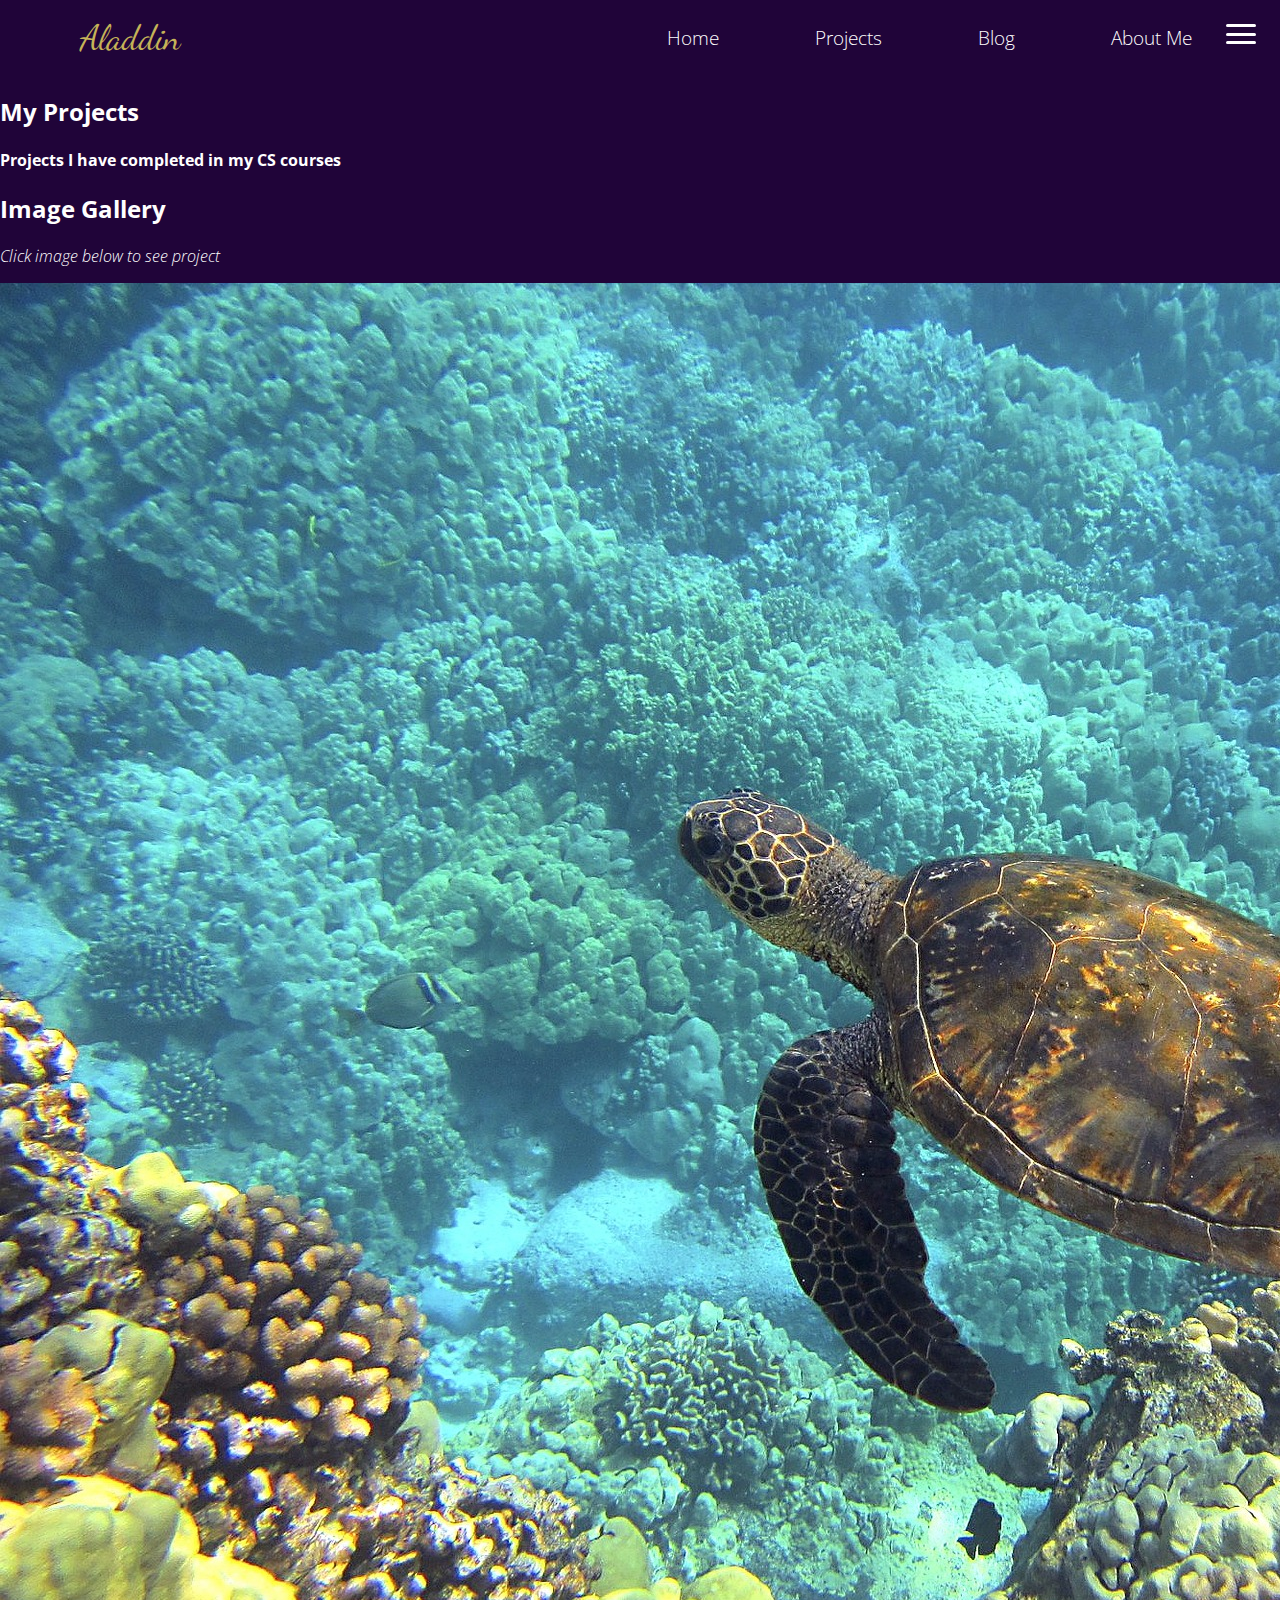
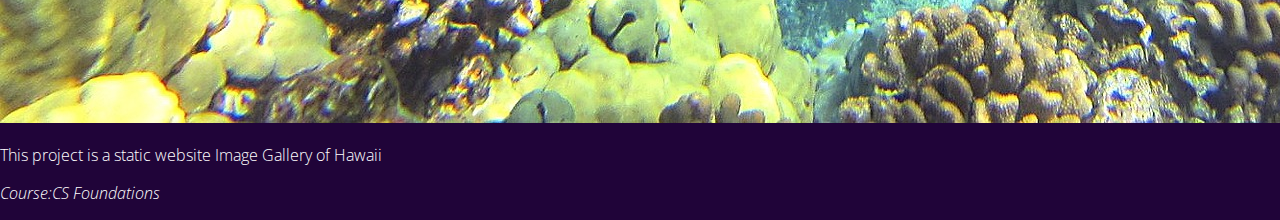
==== projects.html @ e957bfef "e" ====
<!DOCTYPE html>
<html lang="en">
<head>
    <meta charset="UTF-8">
    <meta name="viewport" content="width=device-width, initial-scale=1.0">
    <meta http-equiv="X-UA-Compatible" content="ie=edge">
    <link rel="stylesheet" href="style.css" type="text/css" />
    <link rel="stylesheet" href="nav.css" type="text/css" />
     <link rel="stylesheet" href="https://cdnjs.cloudflare.com/ajax/libs/font-awesome/6.2.0/css/all.min.css" integrity="sha512-xh6O/CkQoPOWDdYTDqeRdPCVd1SpvCA9XXcUnZS2FmJNp1coAFzvtCN9BmamE+4aHK8yyUHUSCcJHgXloTyT2A==" crossorigin="anonymous" referrerpolicy="no-referrer" />
    <title>Aladdin's Projects</title>
</head>
<body>
    
    <!-- navigation menu-->
    <nav class="navbar">
        <!-- logo -->
        <div class="logo">Aladdin</div>
        <!-- hamburger toggle -->
        <a href="#" class=toggle-button>
            <span class="bar"></span>
            <span class="bar"></span> 
            <span class="bar"></span>            
        </a>
        <!--page navigation links-->
        <div class="navbar-links">
            <ul>
                <li><a href="index.html">Home</a></li>
                <li><a href="projects.html">Projects</a></li>
                <li><a href="blog.html">Blog</a></li>
                <li><a href="aboutMe.html">About Me</a></li>
            </ul>   <!-- close ul list-->
        </div>  <!-- close navbar links class-->
    </nav>  <!-- close navbar class-->

    <!--project header-->
    <header class="projectsHeader">
        <h2>My Projects</h2>
        <h4>Projects I have completed in my CS courses</h4>
    </header>
    
    <!--project cards-->
    <section class="projectGallery">
        
        <div class="projectCard">
            <h2>Image Gallery</h2>
            <p><em>Click image below to see project</em></p>
            <a href="https://csf2223.github.io/imagegallery-DonskoyAlexander/"><img src
                ="assets/sea-turtle-547162_1920.jpg"></img></a>
            <p>This project is a static website Image Gallery of Hawaii</p>
            <p><em>Course:CS Foundations</em></p>
            <div class="projectIcons">
                <div class="Source Code">
                    <a href="#"><i class="fa-solid fa-file"></i></a>
                    <a href="https://github.com/CSF2223/studentportfolio-DonskoyAlexander"><i class="fa-brands fa-github"></i></a>
                </div>
            </div>
        </div>
        
    </section>
    
    
    <script type="text/javascript" src="script.js"></script>
</body>
</html>
---- style.css ----
/*
Color Palette
background color: #200439
primary: #512C73
secondary: #361356
tertiary: #6F4D8F
accent: #9277AC
vegasGold: #c5b358
white: #fff
black: #000  
*/
html {
    /*if we add any padding or border onto an element it does not affect the width of the
    element */
    box-sizing: border-box;
}

body {
    margin: 0;
    padding: 0;
    font-family: 'open sans', sans-serif;
    font-weight:300;
    background-color:#200439;
    color:#fff;
}

.hero {
    display: flex;
    flex-direction:column;
    justify-content:space-evenly;
    align-items: center;
}

.heroImage {
    padding:2rem;
}

.heroImage img{
    border-radius: 6rem;
    box-shadow:10px 10px #000;
    width:100%;
    height:auto;
}

.heroText {
    font-size:0.8rem;
    padding-bottom:2rem;
    text-align:center;
    letter-spacing: 5px;
}

.heroName{
    color:#c5b358;
    font-size:2.5rem;
    text-transform: uppercase;
}

.heroTextTop{
    padding:1rem;
}

.heroTextBottom{
    padding:1rem;
}

.heroButton{
    margin:2rem;
}

.button{
    background-color: #fff;
    padding:1rem;
    border:1px  solid #9277AC;
    border-radius:25px;
    font-size: .85rem;
    font-weight: 700;
    color:#200439;
    text-decoration: none;
    box-shadow: 8px 8px 4px #000;
}    

.button:hover {
    background-color: #361356;
    color:#c5b358;
    transform: scale(1.5); 
    /* 150% scale */
}

@media (min-width:800px) {
    .hero{
        flex-direction:row;
        justify-content:space-evenly;
        align-items:center;
        height:90vh;
    }
    
    .heroText {
        font-size: 1rem;
    }
    
    .heroName{
        font-size:3.5rem;
    }
    
    .button {
        font-size: 1.1rem;
    }
}
---- nav.css ----
/*
Color Palette
background color: #200439
primary: #512C73
secondary: #361356
tertiary: #6F4D8F
accent: #9277AC
vegasGold: #c5b358
white: #fff
black: #000  
*/

@import url('https://fonts.googleapis.com/css2?family=Dancing+Script:wght@400;700&display=swap');
@import url('https://fonts.googleapis.com/css2?family=Open+Sans:wght@300;400;600;700&display=swap');

.navbar {
    display: flex;
    justify-content: space-between;
    align-items: center;
    padding: 0 2.5rem;
}

.logo {
    font-size:2.2rem;
    margin:.75rem 2.5rem;
    color:#c5b358;
    font-family:'dancing script', cursive;
}

.navbar-links ul {
    margin:0;
    padding:0;
    display:flex;
}

.navbar-links li {
    list-style: none;
    padding:1rem;
    font-size:1.2rem;
}

.navbar-links li a {
    text-decoration: none;
    color:#fff;
    padding:0.5rem 2rem;
    display:block;
}

.navbar-links li:hover {
    background-color: #361356
}

.toggle-button {
    position:absolute;
    top:1.5rem;
    right:1.5rem;
    display: flex;
    flex-direction:column;
    justify-content:space-between;
    width:30px;
    height:20px;
}

.toggle-button .bar {
    height:3px;
    width:100%;
    background-color: #fff;
    border-radius: 10px
}


@media (max-width: 800px) {
    .toggle-button {
        display: flex;
    }

    .navbar-links {
        display: none;
        width:100%;
    }
    
    .navbar {
        flex-direction:column;
        align-items:flex-start;
    }
    
    .navbar-links ul {
        width:100%;
        flex-direction: column;
    }
    
    .navbar-links li {
        text-align:center;
    }
    
    .navbar-links.active {
        display:flex;
    }
}
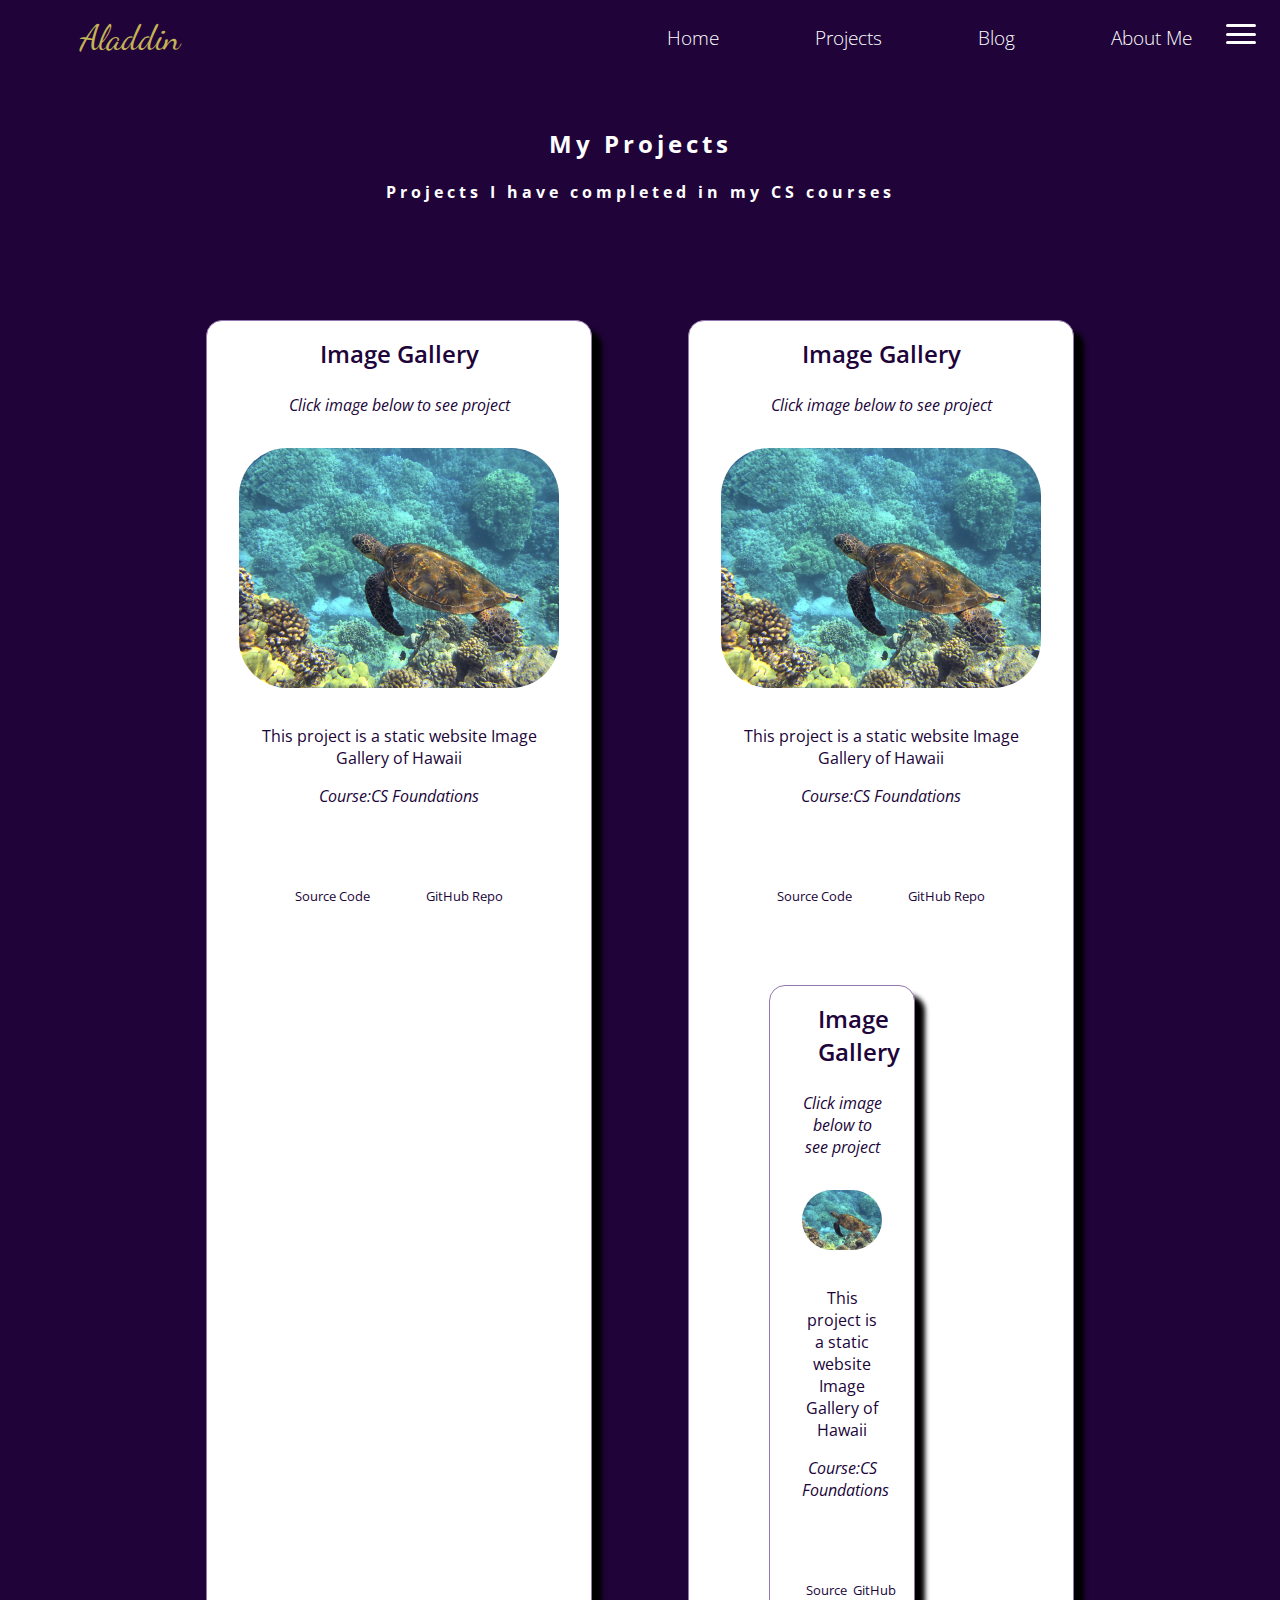
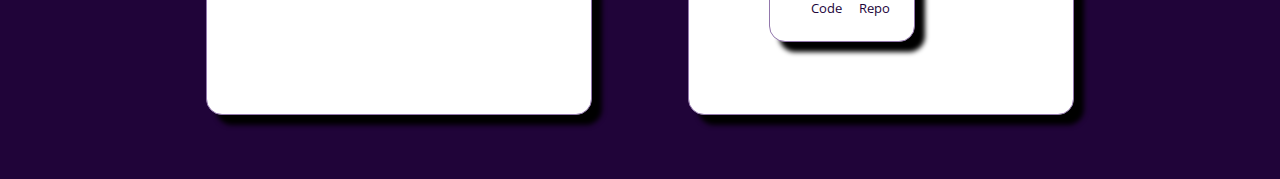
==== commit d28012ea: "4.08" ====
--- a/projects.html
+++ b/projects.html
@@ -6,7 +6,7 @@
     <meta http-equiv="X-UA-Compatible" content="ie=edge">
     <link rel="stylesheet" href="style.css" type="text/css" />
     <link rel="stylesheet" href="nav.css" type="text/css" />
-     <link rel="stylesheet" href="https://cdnjs.cloudflare.com/ajax/libs/font-awesome/6.2.0/css/all.min.css" integrity="sha512-xh6O/CkQoPOWDdYTDqeRdPCVd1SpvCA9XXcUnZS2FmJNp1coAFzvtCN9BmamE+4aHK8yyUHUSCcJHgXloTyT2A==" crossorigin="anonymous" referrerpolicy="no-referrer" />
+    <link rel="stylesheet" href="https://cdnjs.cloudflare.com/ajax/libs/font-awesome/6.2.0/css/all.min.css" integrity="sha512-xh6O/CkQoPOWDdYTDqeRdPCVd1SpvCA9XXcUnZS2FmJNp1coAFzvtCN9BmamE+4aHK8yyUHUSCcJHgXloTyT2A==" crossorigin="anonymous" referrerpolicy="no-referrer" />
     <title>Aladdin's Projects</title>
 </head>
 <body>
@@ -44,18 +44,56 @@
         <div class="projectCard">
             <h2>Image Gallery</h2>
             <p><em>Click image below to see project</em></p>
-            <a href="https://csf2223.github.io/imagegallery-DonskoyAlexander/"><img src
-                ="assets/sea-turtle-547162_1920.jpg"></img></a>
+            <a href="https://csf2223.github.io/imagegallery-DonskoyAlexander/"><img src="assets/sea-turtle-547162_1920.jpg"></img></a>
             <p>This project is a static website Image Gallery of Hawaii</p>
             <p><em>Course:CS Foundations</em></p>
             <div class="projectIcons">
-                <div class="Source Code">
-                    <a href="#"><i class="fa-solid fa-file"></i></a>
-                    <a href="https://github.com/CSF2223/studentportfolio-DonskoyAlexander"><i class="fa-brands fa-github"></i></a>
+                <div class="SourceCode">
+                    <a href="assets/Image Gallery Code.pdf"><i class="fa-solid fa-file"></i></a>
+                    <p>Source Code</p>
+                       </div>
+                       <div class="GitHubRepo">
+                    <a href="https://github.com/CSF2223/imagegallery-DonskoyAlexander"><i class="fa-brands fa-github"></i></a>
+                    <p>GitHub Repo</p>
                 </div>
-            </div>
+                </div>
+            </div> <!--close Project Card 1-->
+            <div class="projectCard">
+            <h2>Image Gallery</h2>
+            <p><em>Click image below to see project</em></p>
+            <a href="https://csf2223.github.io/imagegallery-DonskoyAlexander/"><img src="assets/sea-turtle-547162_1920.jpg"></img></a>
+            <p>This project is a static website Image Gallery of Hawaii</p>
+            <p><em>Course:CS Foundations</em></p>
+            <div class="projectIcons">
+                <div class="SourceCode">
+                    <a href="assets/Image Gallery Code.pdf"><i class="fa-solid fa-file"></i></a>
+                    <p>Source Code</p>
+                       </div>
+                       <div class="GitHubRepo">
+                    <a href="https://github.com/CSF2223/imagegallery-DonskoyAlexander"><i class="fa-brands fa-github"></i></a>
+                    <p>GitHub Repo</p>
+                </div
+            </div>    
+            </div> <!--close Project Card 2-->
+            <div class="projectCard">
+            <h2>Image Gallery</h2>
+            <p><em>Click image below to see project</em></p>
+            <a href="https://csf2223.github.io/imagegallery-DonskoyAlexander/"><img src="assets/sea-turtle-547162_1920.jpg"></img></a>
+            <p>This project is a static website Image Gallery of Hawaii</p>
+            <p><em>Course:CS Foundations</em></p>
+            <div class="projectIcons">
+                <div class="SourceCode">
+                    <a href="assets/Image Gallery Code.pdf"><i class="fa-solid fa-file"></i></a>
+                    <p>Source Code</p>
+                       </div>
+                       <div class="GitHubRepo">
+                    <a href="https://github.com/CSF2223/imagegallery-DonskoyAlexander"><i class="fa-brands fa-github"></i></a>
+                    <p>GitHub Repo</p>
+                </div>
+                
+            </div> <!--close Project Card 3-->
         </div>
-        
+        </div>
     </section>
     
     
--- a/style.css
+++ b/style.css
@@ -86,6 +86,65 @@
     /* 150% scale */
 }
 
+.projectsHeader {
+    margin:1.5rem 3rem;
+    text-align: center;
+    padding:0.5rem;
+    letter-spacing: 4px;
+}
+
+.projectCard {
+    background-color: #fff;
+    color:#200439;
+    margin:4rem 3rem;
+    padding: 0.5rem 2rem;
+    text-align:center;
+    border:1px solid #9277AC;
+    border-radius:1rem;
+    box-shadow:10px 10px 5px #000;
+}
+
+.projectCard img{
+    width:100%;
+    height:auto;
+    border-radius: 3rem;
+    margin:1rem 0;
+}
+
+.projectCard h2{
+    margin:.5rem 1rem 1.5rem 1rem;
+    font-weight:600;
+}
+
+.projectCard p{
+    font-size: 1rem;
+    font-weight: 400;
+}
+
+.projectIcons {
+    display:flex;
+    justify-content:space-evenly;
+    font-size:1.2rem;
+    margin-top:2rem;
+}
+
+.projectIcons p{
+    margin:0 0 1rem 0;
+    font-size:0.8rem;
+}
+
+.fa-github {
+    font-size:2.2rem;
+    padding:1.5rem;
+}
+
+.fa-file {
+    font-size:2.2rem;
+    padding:1.5rem;
+}
+
+
+
 @media (min-width:800px) {
     .hero{
         flex-direction:row;
@@ -105,4 +164,15 @@
     .button {
         font-size: 1.1rem;
     }
+    
+    .projectGallery {
+        display:flex;
+        flex-direction:row;
+        justify-content:center;
+        flex-wrap: wrap;
+    }
+    
+    .projectCard{
+        max-width: 25%;
+    }
 }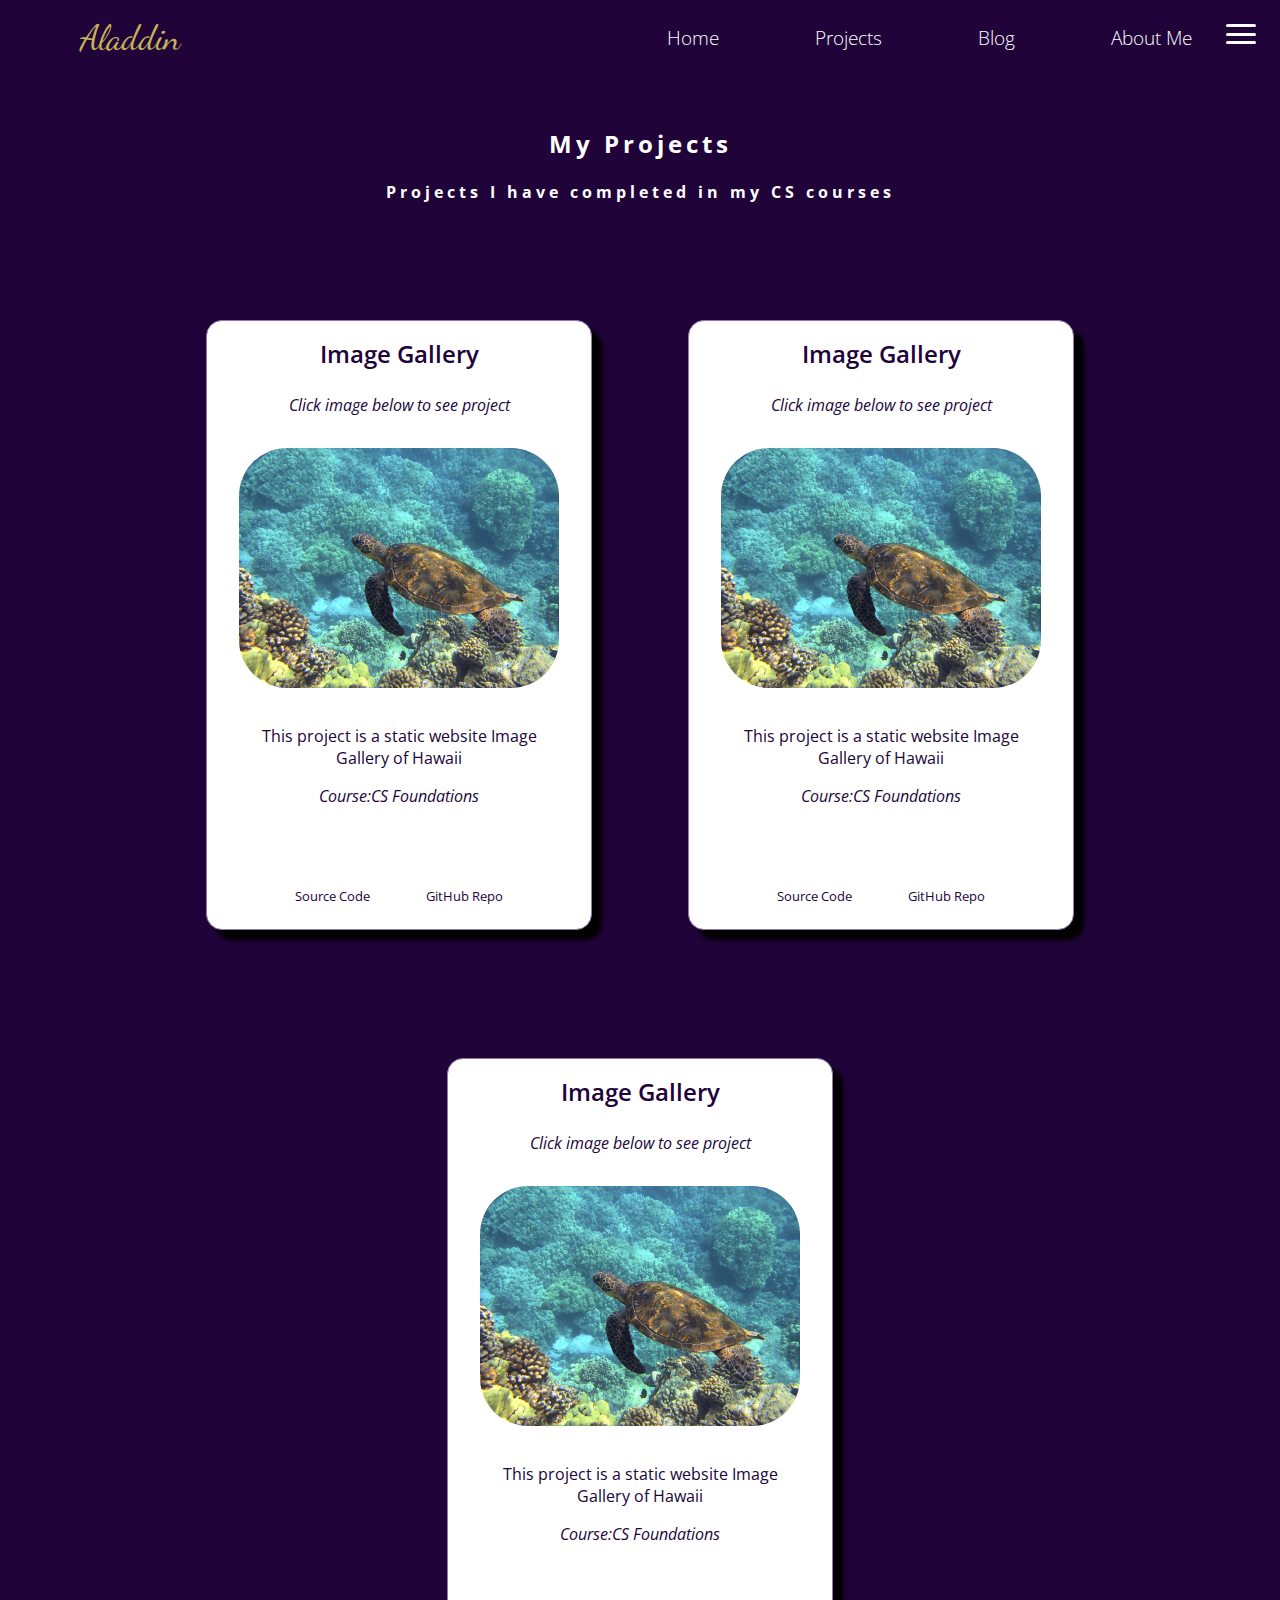
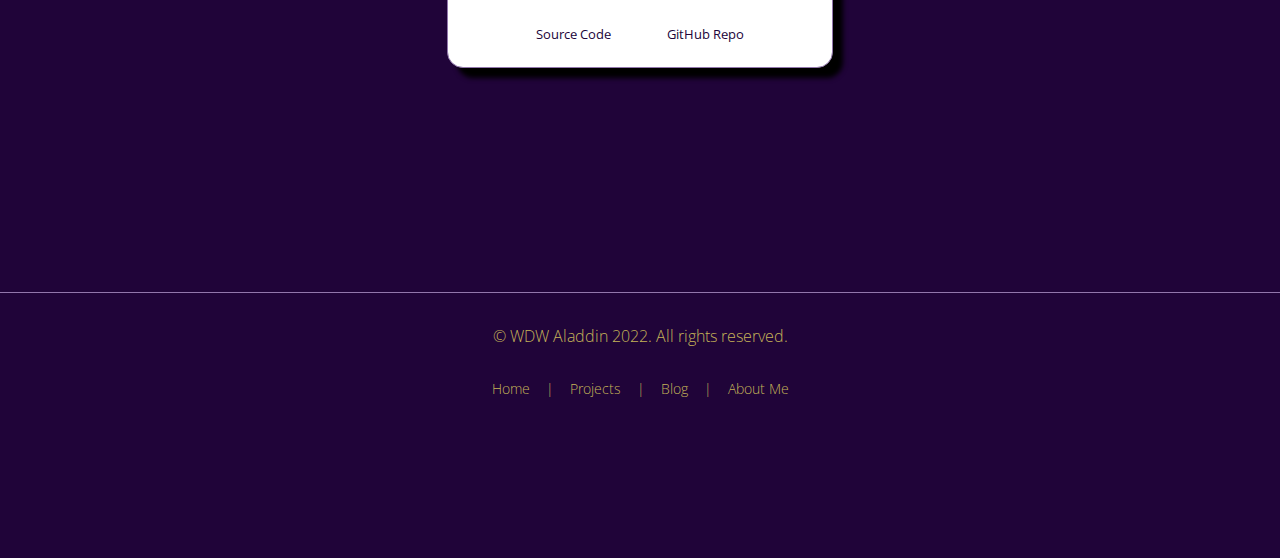
==== commit 9845f36b: "Fully Completed" ====
--- a/projects.html
+++ b/projects.html
@@ -6,7 +6,6 @@
     <meta http-equiv="X-UA-Compatible" content="ie=edge">
     <link rel="stylesheet" href="style.css" type="text/css" />
     <link rel="stylesheet" href="nav.css" type="text/css" />
-    <link rel="stylesheet" href="https://cdnjs.cloudflare.com/ajax/libs/font-awesome/6.2.0/css/all.min.css" integrity="sha512-xh6O/CkQoPOWDdYTDqeRdPCVd1SpvCA9XXcUnZS2FmJNp1coAFzvtCN9BmamE+4aHK8yyUHUSCcJHgXloTyT2A==" crossorigin="anonymous" referrerpolicy="no-referrer" />
     <title>Aladdin's Projects</title>
 </head>
 <body>
@@ -56,25 +55,9 @@
                     <a href="https://github.com/CSF2223/imagegallery-DonskoyAlexander"><i class="fa-brands fa-github"></i></a>
                     <p>GitHub Repo</p>
                 </div>
-                </div>
-            </div> <!--close Project Card 1-->
-            <div class="projectCard">
-            <h2>Image Gallery</h2>
-            <p><em>Click image below to see project</em></p>
-            <a href="https://csf2223.github.io/imagegallery-DonskoyAlexander/"><img src="assets/sea-turtle-547162_1920.jpg"></img></a>
-            <p>This project is a static website Image Gallery of Hawaii</p>
-            <p><em>Course:CS Foundations</em></p>
-            <div class="projectIcons">
-                <div class="SourceCode">
-                    <a href="assets/Image Gallery Code.pdf"><i class="fa-solid fa-file"></i></a>
-                    <p>Source Code</p>
-                       </div>
-                       <div class="GitHubRepo">
-                    <a href="https://github.com/CSF2223/imagegallery-DonskoyAlexander"><i class="fa-brands fa-github"></i></a>
-                    <p>GitHub Repo</p>
-                </div
-            </div>    
-            </div> <!--close Project Card 2-->
+            </div>
+        </div> <!--close Project Card 1-->
+          
             <div class="projectCard">
             <h2>Image Gallery</h2>
             <p><em>Click image below to see project</em></p>
@@ -90,11 +73,41 @@
                     <a href="https://github.com/CSF2223/imagegallery-DonskoyAlexander"><i class="fa-brands fa-github"></i></a>
                     <p>GitHub Repo</p>
                 </div>
-                
-            </div> <!--close Project Card 3-->
-        </div>
-        </div>
-    </section>
+                </div>
+            </div> <!--close Project Card 2-->
+            
+            <div class="projectCard">
+            <h2>Image Gallery</h2>
+            <p><em>Click image below to see project</em></p>
+            <a href="https://csf2223.github.io/imagegallery-DonskoyAlexander/"><img src="assets/sea-turtle-547162_1920.jpg"></img></a>
+            <p>This project is a static website Image Gallery of Hawaii</p>
+            <p><em>Course:CS Foundations</em></p>
+            <div class="projectIcons">
+                <div class="SourceCode">
+                    <a href="assets/Image Gallery Code.pdf"><i class="fa-solid fa-file"></i></a>
+                    <p>Source Code</p>
+                       </div>
+                       <div class="GitHubRepo">
+                    <a href="https://github.com/CSF2223/imagegallery-DonskoyAlexander"><i class="fa-brands fa-github"></i></a>
+                    <p>GitHub Repo</p>
+                </div>
+            </div> 
+        </div><!--close Project Card 3-->
+        
+    </section> <!--close project cards-->
+    
+    <footer>
+            <p class="copyright">&copy; WDW Aladdin 2022. All rights reserved.</p>
+            <ul class="bottomNav">
+                <li><a href="index.html">Home</a></li>
+                <li class="divider">|</li>
+                <li><a href="projects.html">Projects</a></li>
+                <li class="divider">|</li>
+                <li><a href="blog.html">Blog</a></li>
+                <li class="divider">|</li>
+                <li><a href="aboutMe.html">About Me</a></li>
+            </ul>
+        </footer>
     
     
     <script type="text/javascript" src="script.js"></script>
--- a/style.css
+++ b/style.css
@@ -143,7 +143,30 @@
     padding:1.5rem;
 }
 
-
+footer {
+    text-align: center;
+    color:#c5b358;
+    margin:10rem 0;
+    border-top:1px solid #9277AC;
+}
+
+.copyright {
+    margin:1rem;
+    padding:1rem;
+    font-size:1rem;
+    color:#c5b358;
+    display: block;
+}
+
+.filler{
+    display:flex;
+    flex-direction:column;
+    justify-content:center;
+    align-items:center;
+    margin: 0;
+    height: 80vh;
+    
+}
 
 @media (min-width:800px) {
     .hero{
--- a/nav.css
+++ b/nav.css
@@ -68,6 +68,27 @@
     border-radius: 10px
 }
 
+.bottomNav{
+    margin:0;
+    padding:0;
+    display: flex;
+    justify-content:center;
+    align-items:center;
+}
+
+.bottomNav li{
+    list-style: none;
+    font-size:0.9rem;
+    padding:0 0.5rem;
+}
+.bottomNav li a{
+    text-decoration: none;
+    color:#c5b358;
+    display:block;
+}
+
+
+
 
 @media (max-width: 800px) {
     .toggle-button {
